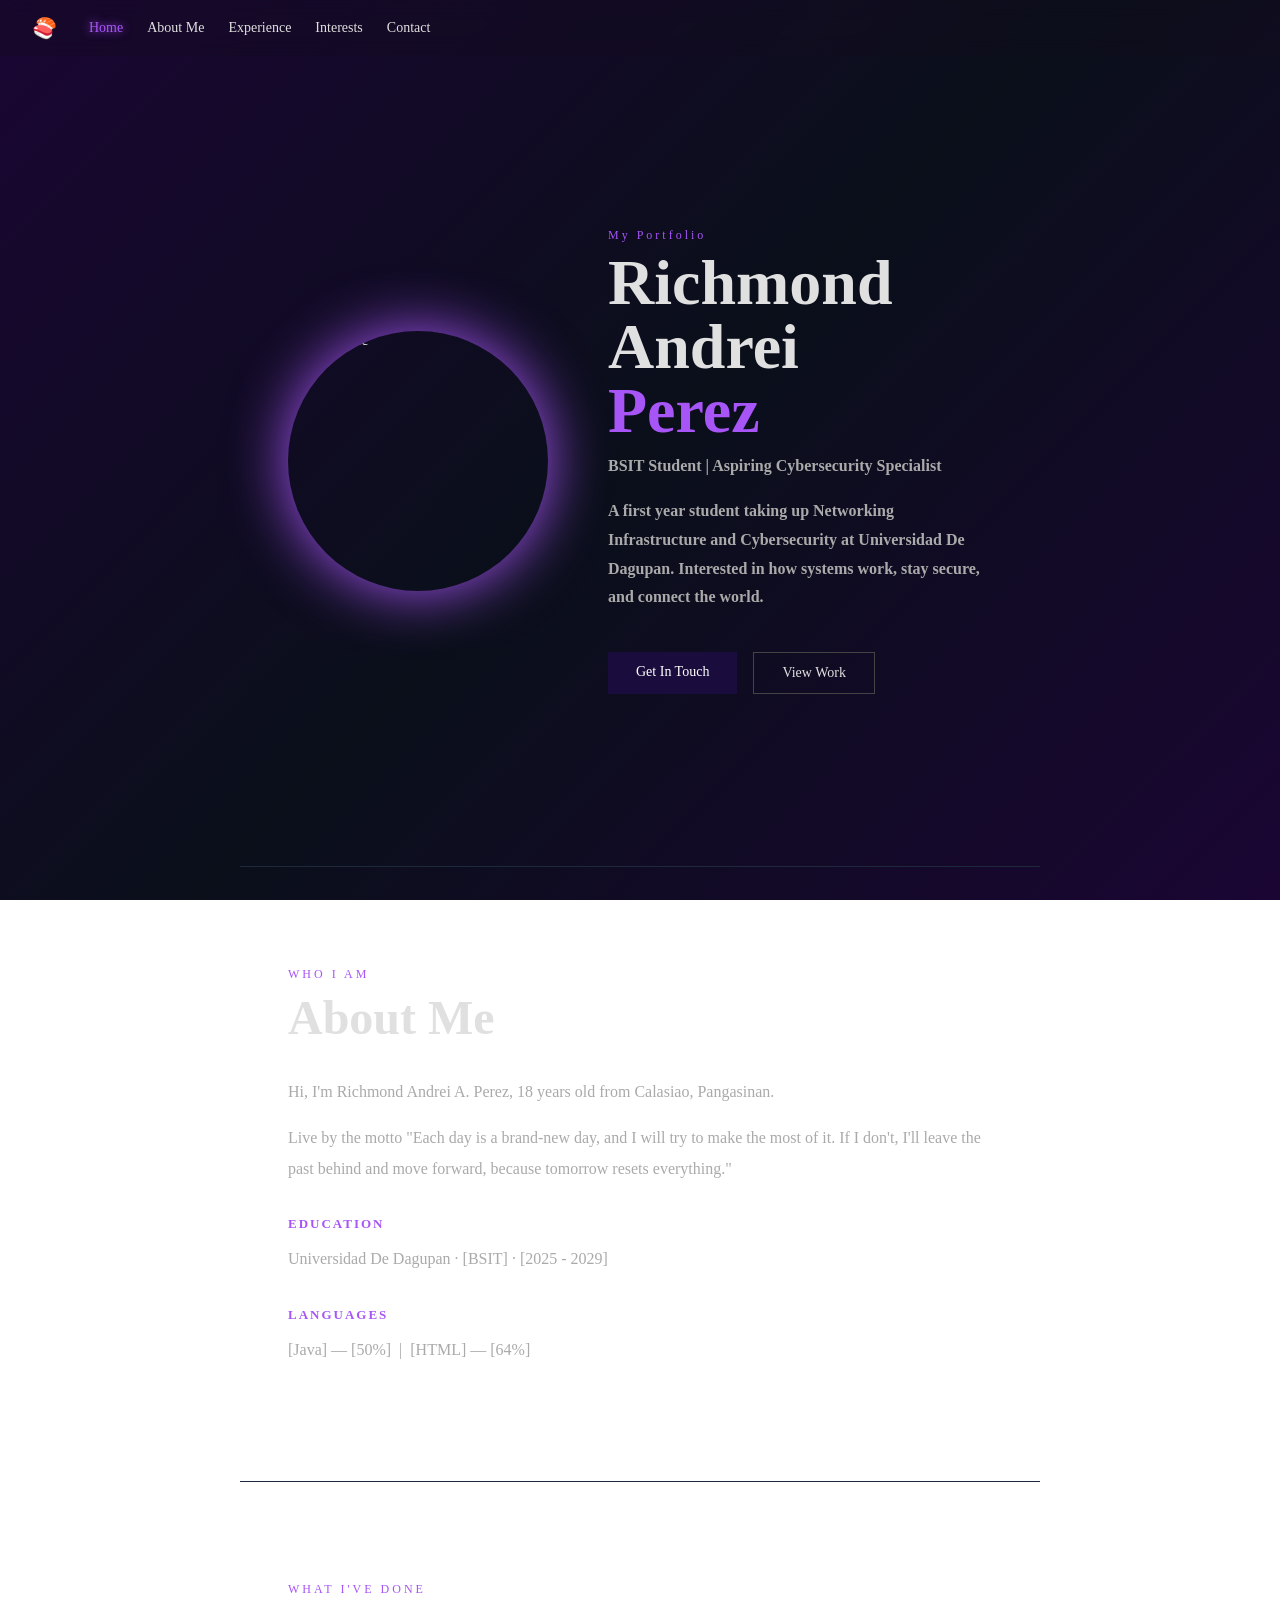
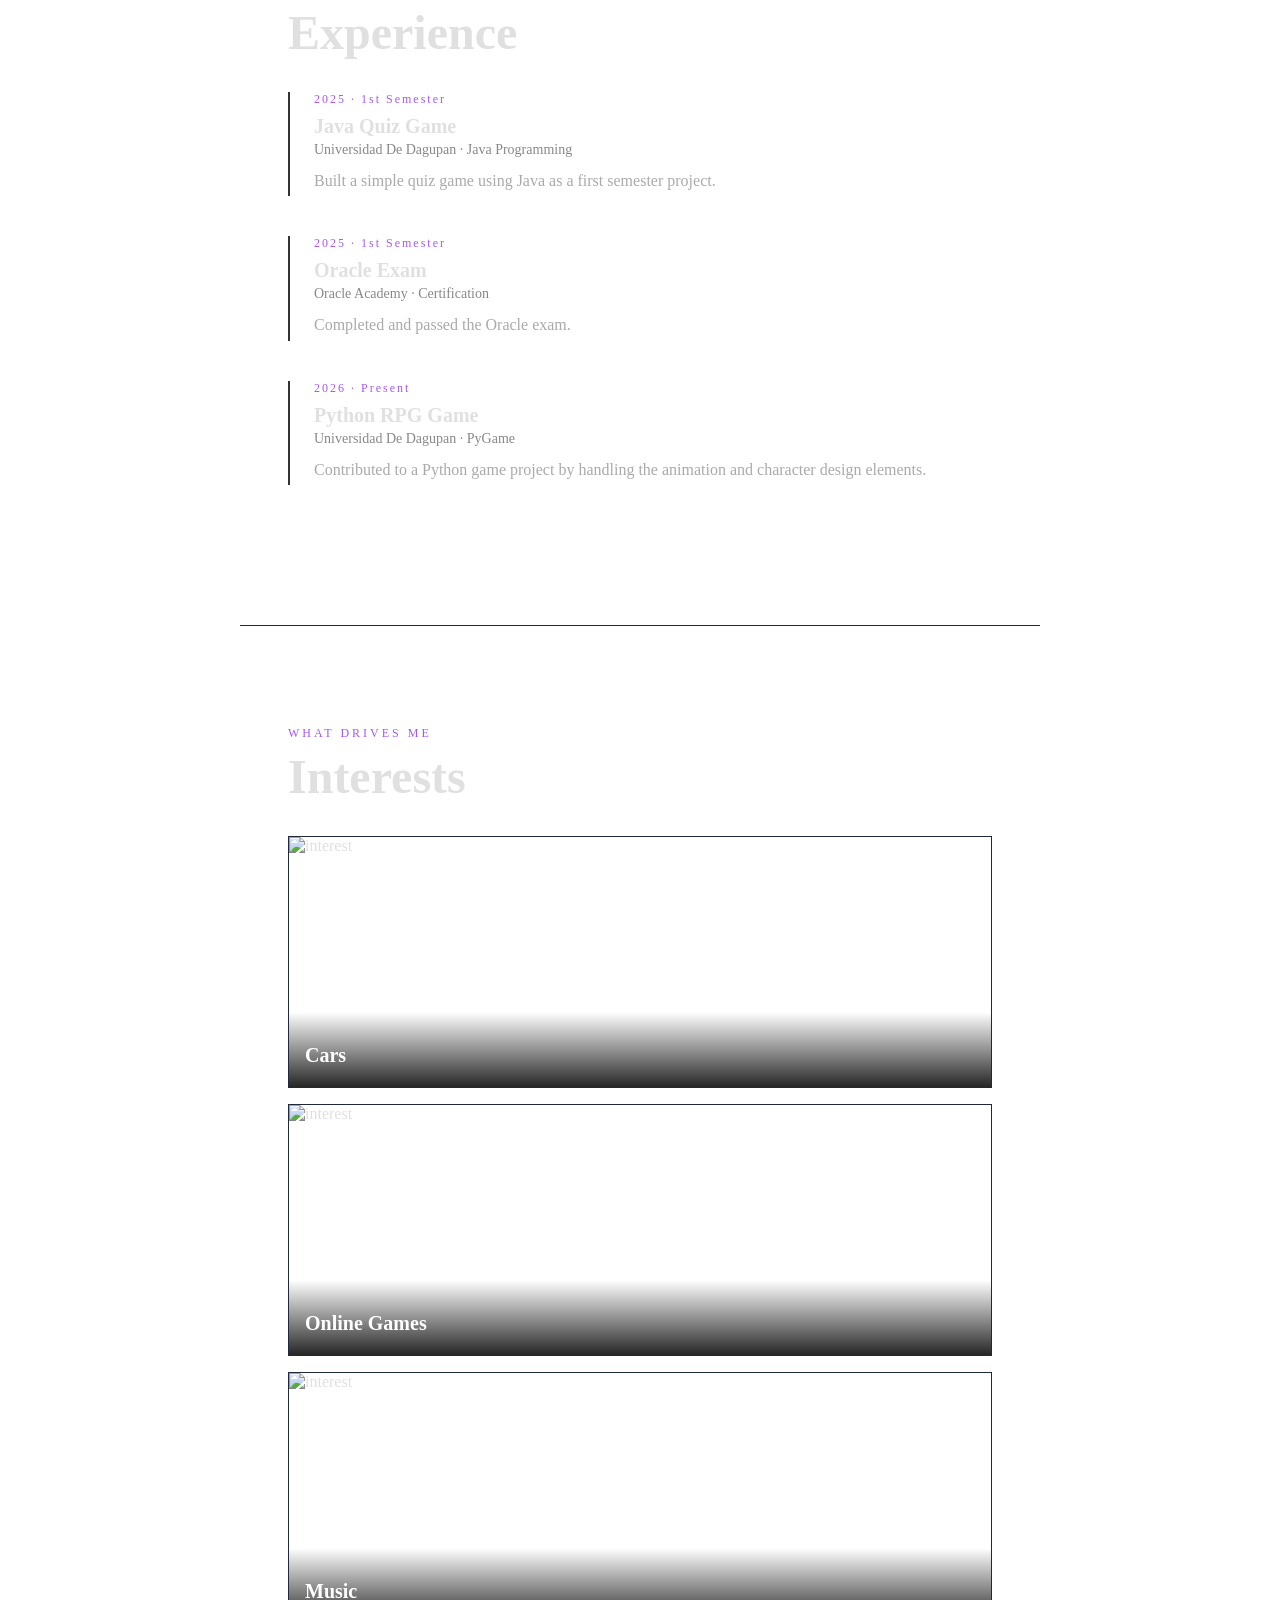
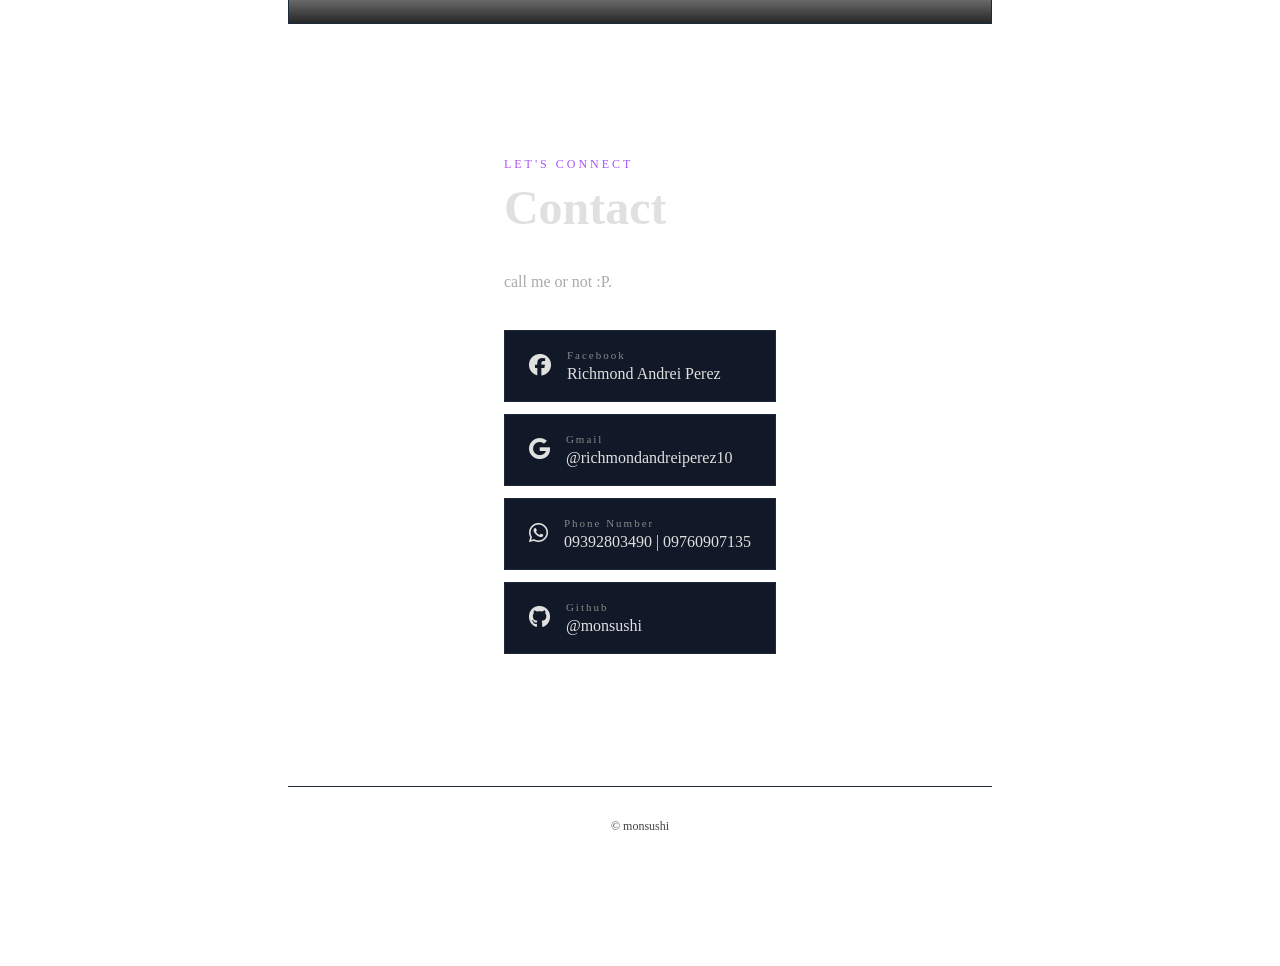
==== index.html @ eff112b3 "Rename portfolio.html to index.html" ====
<!DOCTYPE html>
<html lang="en">
<head>
  <meta charset="UTF-8">
  <meta name="viewport" content="width=device-width, initial-scale=1.0">
  <title>Richmond's Portfolio</title>
  <link rel="stylesheet" href="portfolio.css">
 <link rel="preconnect" href="https://fonts.googleapis.com">
 <link rel="preconnect" href="https://fonts.gstatic.com" crossorigin>
 <link href="https://fonts.googleapis.com/css2?family=Google+Sans:ital,opsz,wght@0,17..18,400..700;1,17..18,400..700&display=swap" rel="stylesheet"> 
  <link rel="stylesheet" href="https://cdnjs.cloudflare.com/ajax/libs/font-awesome/6.5.0/css/all.min.css">
</head>

<body>

  <!-- NAV -->
  <nav>
    <strong class="logo">🍣</strong>
    <a href="#home">Home</a>
    <a href="#about">About Me</a>
    <a href="#experience">Experience</a>
    <a href="#interests">Interests</a>
    <a href="#contact">Contact</a>
  </nav>

<!-- HOME -->
<section id="home" class="section home-section">
  <div class="home-left">
    <div class="home-circle">
      <img src="profile.jpg" alt="ProfilePic">
    </div>
  </div>
  <div class="home-right">
    <p class="label">My Portfolio</p>
    <h1>Richmond Andrei<br><span class="red">Perez</span></h1>
    <p class="muted"><b>BSIT Student | Aspiring Cybersecurity Specialist</b></p>
    <p class="desc"><b>A first year student taking up Networking Infrastructure 
and Cybersecurity at Universidad De Dagupan. Interested 
in how systems work, stay secure, and connect the world.</b></p>
    <div class="btns">
      <a href="#contact" class="btn-red">Get In Touch</a>
      <a href="#about" class="btn-outline">View Work</a>
    </div>
  </div>
</section>

  <hr class="divider">

  <!-- ABOUT -->
  <section id="about" class="section">
    <p class="label">WHO I AM</p>
    <h2>About Me</h2>
    <p class="muted">Hi, I'm Richmond Andrei A. Perez, 18 years old from Calasiao, Pangasinan.</p>
    <p class="muted"><p class="muted"> Live by the motto "Each day is a brand-new day, and I will try to make the most of it. If I don't, I'll leave the past behind and move forward, because tomorrow resets everything."</p></p>

    <h3 class="sublabel">EDUCATION</h3>
    <p class="muted">Universidad De Dagupan · [BSIT] · [2025 - 2029]</p>

    <h3 class="sublabel">LANGUAGES</h3>
    <p class="muted">[Java] — [50%] &nbsp;|&nbsp; [HTML] — [64%]</p>
  </section>

  <hr class="divider">

  <!-- EXPERIENCE -->
  <section id="experience" class="section">
    <p class="label">WHAT I'VE DONE</p>
    <h2>Experience</h2>

    <div class="timeline-item">
      <p class="date">2025 · 1st Semester</p>
      <h3>Java Quiz Game</h3>
      <p class="muted-sm">Universidad De Dagupan · Java Programming</p>
      <p class="muted">Built a simple quiz game using Java as a first semester project.</p>
    </div>

    <div class="timeline-item">
      <p class="date">2025 · 1st Semester</p>
      <h3>Oracle Exam</h3>
      <p class="muted-sm">Oracle Academy · Certification</p>
      <p class="muted">Completed and passed the Oracle exam.</p>
    </div>

    <div class="timeline-item">
      <p class="date">2026 · Present</p>
      <h3>Python RPG Game</h3>
      <p class="muted-sm">Universidad De Dagupan   · PyGame</p>
      <p class="muted">Contributed to a Python game project by handling the animation and character design elements.</p>
    </div>
  </section>

  <hr class="divider">

  <!-- INTERESTS -->
  <section id="interests" class="section">
    <p class="label">WHAT DRIVES ME</p>
    <h2>Interests</h2>

    <div class="grid">
  <div class="card">
    <img src="car.interest.png" alt="interest">
    <div class="card-overlay">
      <h3>Cars</h3>
    </div>
  </div>

  <div class="card">
    <img src="riot.png" alt="interest">
    <div class="card-overlay">
      <h3>Online Games</h3>
    </div>
  </div>

  <div class="card">
    <img src="dawg.jpg" alt="interest">
    <div class="card-overlay">
      <h3>Music</h3>
    </div>
  </div>

  <hr class="divider">

  <!-- CONTACT -->
  <section id="contact" class="section">
    <p class="label">LET'S CONNECT</p>
    <h2>Contact</h2>
    <p class="muted">call me or not :P.</p>

    <div class="contact-links">
      <a href="https://www.facebook.com/richmond.10N/" target="_blank" class="contact-link">
        <span><i class="fa-brands fa-facebook"></i></span>
        <div>
          <p class="platform">Facebook</p>
          <p>Richmond Andrei Perez</p>
        </div>
      </a>

      <a target="_blank" class="contact-link">
        <span><i class="fa-brands fa-google"></i></span>
        <div>
          <p class="platform">Gmail</p>
          <p>@richmondandreiperez10</p>
        </div>
      </a>

      <a target="_blank" class="contact-link">
        <span><i class="fa-brands fa-whatsapp"></i></span>
        <div>
          <p class="platform">Phone Number</p>
          <p>09392803490 | 09760907135</p>
        </div>
      </a>
            <a href="https://github.com/monsushi" target="_blank" class="contact-link">
        <span><i class="fa-brands fa-github"></i></span>
        <div>
          <p class="platform">Github</p>
          <p>@monsushi</p>
        </div>
      </a>

    </div>
  </section>
  <a href="#"></a>

  <footer>
    <p>© monsushi </p>
  </footer>

  <script src="portfolio.js"></script>
</body>
</html>
---- portfolio.css ----
/* ===== BASE ===== */
* {
  margin: 0;
  padding: 0;
  box-sizing: border-box;
}

html {
  scroll-behavior: smooth;
}

body {
  font-family: Google Sans;
   font-style: normal;
  background: linear-gradient(135deg, #1a0533, #0a0f1a, #1a0533);
  background-attachment: fixed;
  color: #e0e0e0;

}

/* ===== NAV ===== */
nav {
    background: rgba(20, 14, 31, 0.3);
  backdrop-filter: blur(10px);
  padding: 16px 32px;
  display: flex;
  gap: 24px;
  align-items: center;
  position: sticky;
  top: 0;
  z-index: 10;
}

nav a {
  color: #e0e0e0;
  text-decoration: none;
  font-size: 14px;
  transition: color 0.2s, text-shadow 0.2s;
}

nav a:hover,
nav a.active {
  color: #a855f7;
  text-shadow: 0 0 10px #a855f7;
}

.logo {
  color: #290a40;
  font-size: 20px;
  margin-right: 8px;
}
.home-section {
  display: flex;
  align-items: center;
  gap: 60px;
  min-height: 90vh;
}

.home-circle {
  width: 260px;
  height: 260px;
  border-radius: 50%;
  display: flex;
  align-items: center;
  justify-content: center;
  box-shadow: 0 0 60px #a855f7;
}

.home-circle img {
  width: 260px;
  height: 260px;
  border-radius: 50%;
  object-fit: cover;
  object-position: center 65%; /* Picture up or down */
}

/* ===== SECTIONS ===== */
.section {
  padding: 100px 48px;
  max-width: 800px;
  margin: auto;
}

.divider {
  border: none;
  border-top: 1px solid #1e293b;
  max-width: 800px;
  margin: 0 auto;
}

/* ===== TYPOGRAPHY ===== */
h1 {
  font-size: 64px;
  line-height: 1;
  margin: 8px 0;
}

h2 {
  font-size: 48px;
  margin: 8px 0 32px;
}

h3 {
  font-size: 20px;
  margin: 8px 0 4px;
}

.red { color: #a855f7; }

.label {
  color: #a855f7;
  letter-spacing: 3px;
  font-size: 12px;
}

.sublabel {
  color: #a855f7;
  font-size: 13px;
  letter-spacing: 2px;
  margin: 32px 0 12px;
}

.muted {
  color: #aaa;
  line-height: 1.9;
  margin-bottom: 16px;
}

.muted-sm {
  color: #888;
  font-size: 14px;
  margin-bottom: 8px;
}

.desc {
  color: #aaa;
  line-height: 1.8;
  max-width: 500px;
  margin-top: 16px;
}

/* ===== BUTTONS ===== */
.btns {
  display: flex;
  gap: 16px;
  margin-top: 40px;
}

.btn-red {
  background: #1a0d3d;;
  color: #fff;
  padding: 12px 28px;
  text-decoration: none;
  font-size: 14px;
  transition: background 0.2s, box-shadow 0.2s;
}

.btn-red:hover {
  background: #a855f7;
  box-shadow: 0 0 16px #a855f7;
}

.btn-outline {
  background: transparent;
  color: #e0e0e0;
  border: 1px solid #444;
  padding: 12px 28px;
  text-decoration: none;
  font-size: 14px;
  transition: border-color 0.2s, color 0.2s, box-shadow 0.2s;
}

.btn-outline:hover {
  border-color: #a855f7;
  color: #a855f7;
  box-shadow: 0 0 12px #a855f740;
}

/* ===== TAGS ===== */
.tags {
  display: flex;
  flex-wrap: wrap;
  gap: 10px;
  margin-bottom: 16px;
}

.tag {
  border: 1px solid #333;
  padding: 6px 14px;
  font-size: 13px;
  color: #aaa;
  transition: border-color 0.2s, color 0.2s;
  cursor: default;
}

.tag:hover {
  border-color: #a855f7;
  color: #a855f7;
}

/* ===== TIMELINE ===== */
.timeline-item {
  border-left: 2px solid #333;
  padding-left: 24px;
  margin-bottom: 40px;
  transition: border-color 0.2s;
}

.timeline-item:hover {
  border-color: #a855f7;
}

.date {
  color: #a855f7;
  font-size: 12px;
  letter-spacing: 2px;
  margin-bottom: 4px;
}

/* ===== GRID ===== */
.grid {
  display: grid;
  grid-template-columns: 1fr;
  gap: 16px;
}


.card {
  position: relative;
  overflow: hidden;
  border: 1px solid #1e293b;
  cursor: default;
  transition: border-color 0.2s, box-shadow 0.2s;
}

.card img {
  width: 100%;
  height: 250px;
  object-fit: cover;
  display: block;
  transition: transform 0.3s ease;
}

.card:hover img {
  transform: scale(1.08);
}

.card:hover {
  border-color: #a855f7;
  box-shadow: 0 0 16px #a855f730;
}

.card-overlay {
  position: absolute;
  bottom: 0;
  left: 0;
  right: 0;
  background: linear-gradient(transparent, rgba(0,0,0,0.85));
  padding: 24px 16px 16px;
}

.card-overlay h3 {
  color: #fff;
  margin-bottom: 4px;
}

.card-overlay p {
  color: #ccc;
  font-size: 13px;
}

/* ===== CONTACT ===== */
.contact-links {
  display: flex;
  flex-direction: column;
  gap: 12px;
  margin-top: 32px;
}

.contact-link {
  display: flex;
  align-items: center;
  gap: 16px;
  background: #111827;
  padding: 18px 24px;
  border: 1px solid #1e293b;
  text-decoration: none;
  color: #e0e0e0;
  transition: border-color 0.2s, box-shadow 0.2s, color 0.2s;
}

.contact-link:hover {
  border-color: #a855f7;
  color: #a855f7;
  box-shadow: 0 0 16px #a855f730;
}

.contact-link span {
  font-size: 22px;
}

.contact-link p {
  margin: 0;
}

.platform {
  font-size: 11px;
  color: #888;
  letter-spacing: 2px;
  margin-bottom: 4px !important;
}

/* ===== FOOTER ===== */
footer {
  text-align: center;
  padding: 32px;
  color: #444;
  font-size: 12px;
  border-top: 1px solid #1e293b;
}

/* ===== RESPONSIVE ===== */
@media (max-width: 600px) {
  .section { padding: 60px 24px; }
  h1 { font-size: 48px; }
  h2 { font-size: 36px; }
  .grid { grid-template-columns: 1fr; }
  nav { flex-wrap: wrap; gap: 12px; }
}

/* ===== RESPONSIVE ===== */
@media (max-width: 600px) {
  .section { padding: 60px 24px; }
  h1 { font-size: 48px; }
  h2 { font-size: 36px; }
  .grid { grid-template-columns: 1fr; }
  nav { flex-wrap: wrap; gap: 12px; }
}
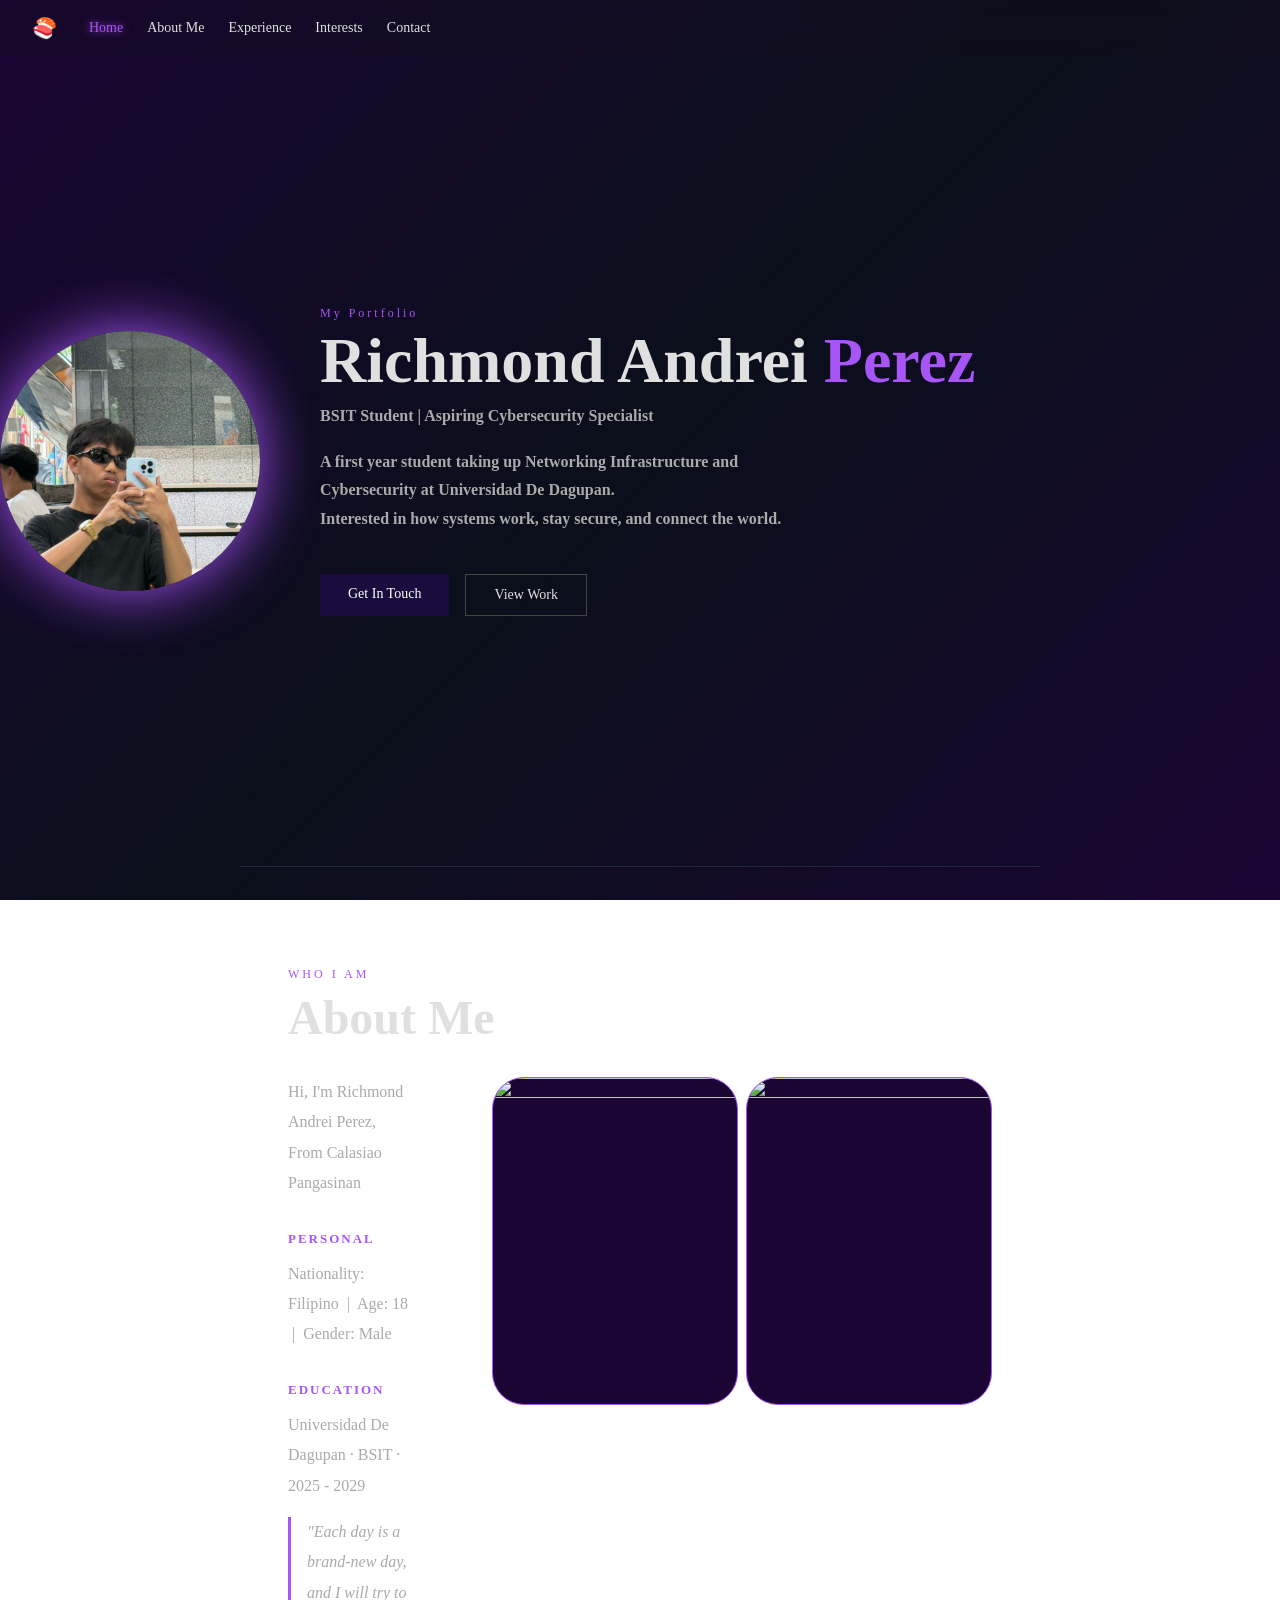
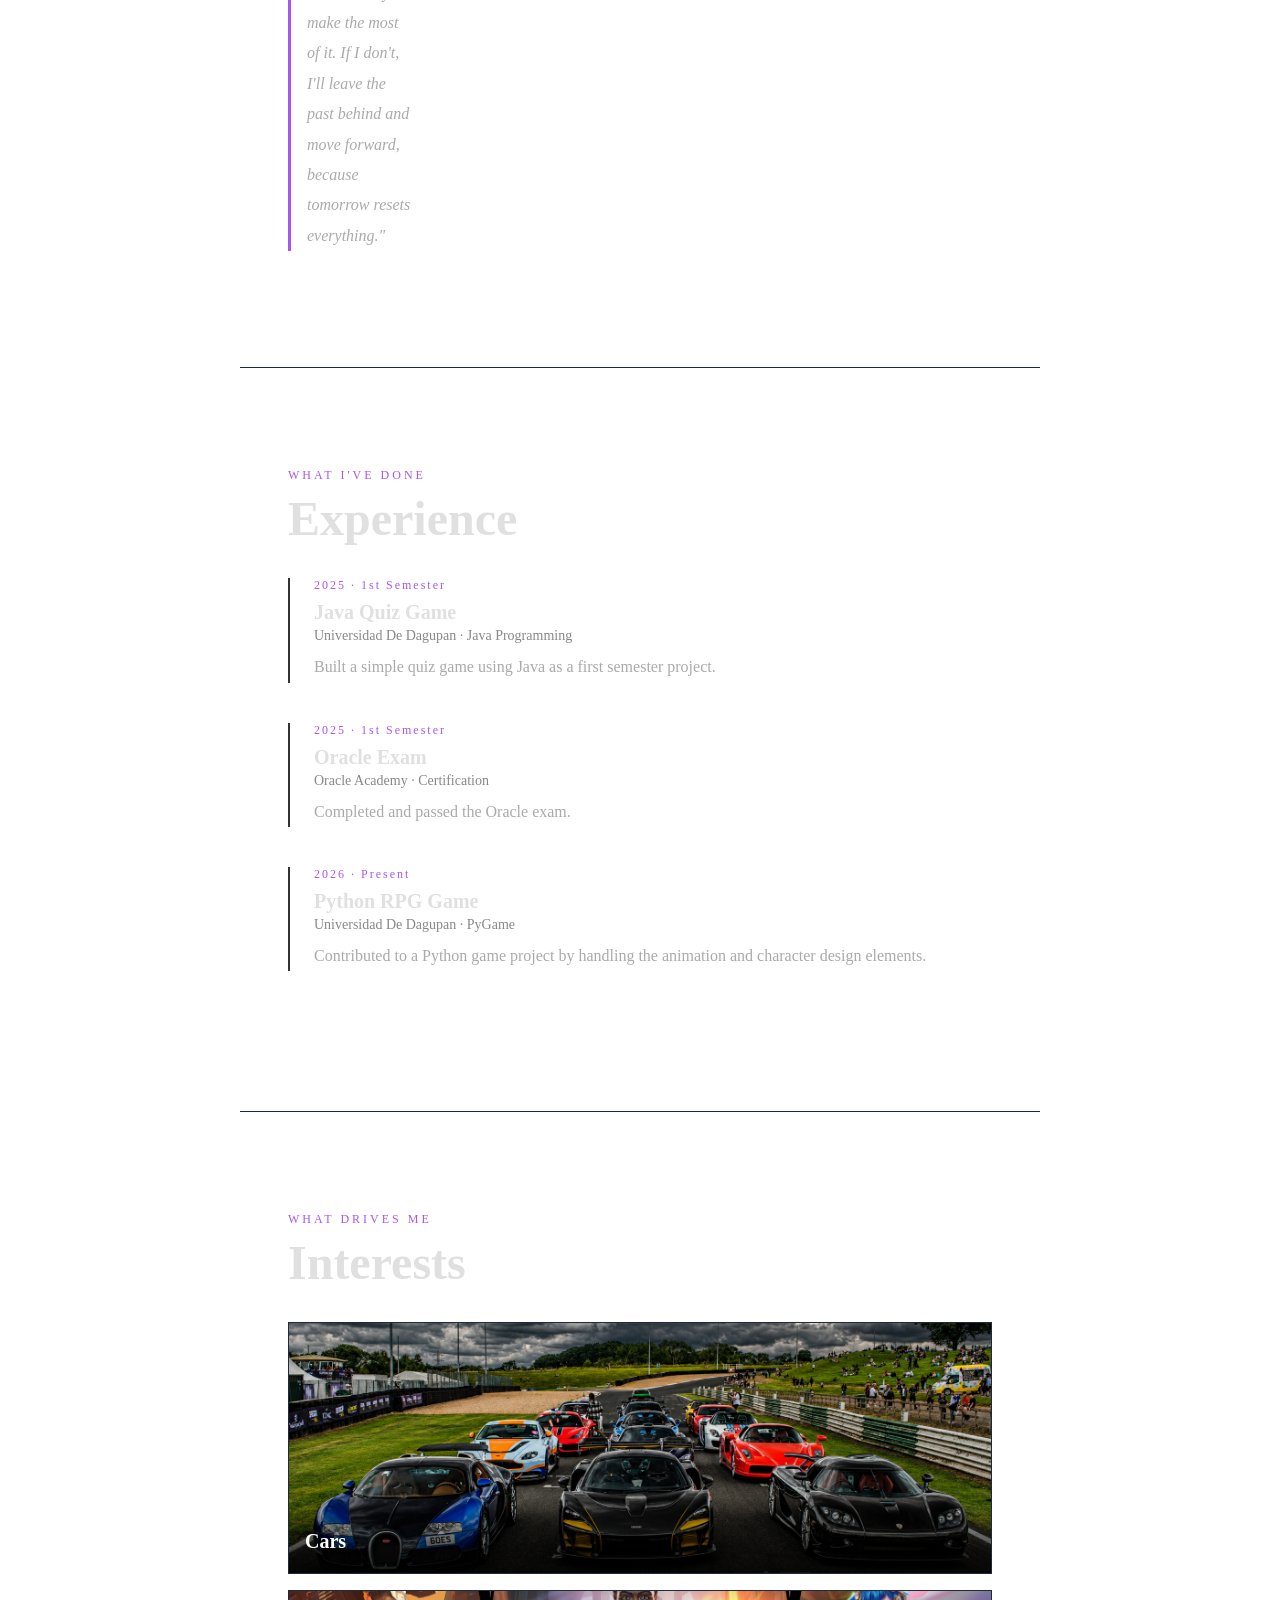
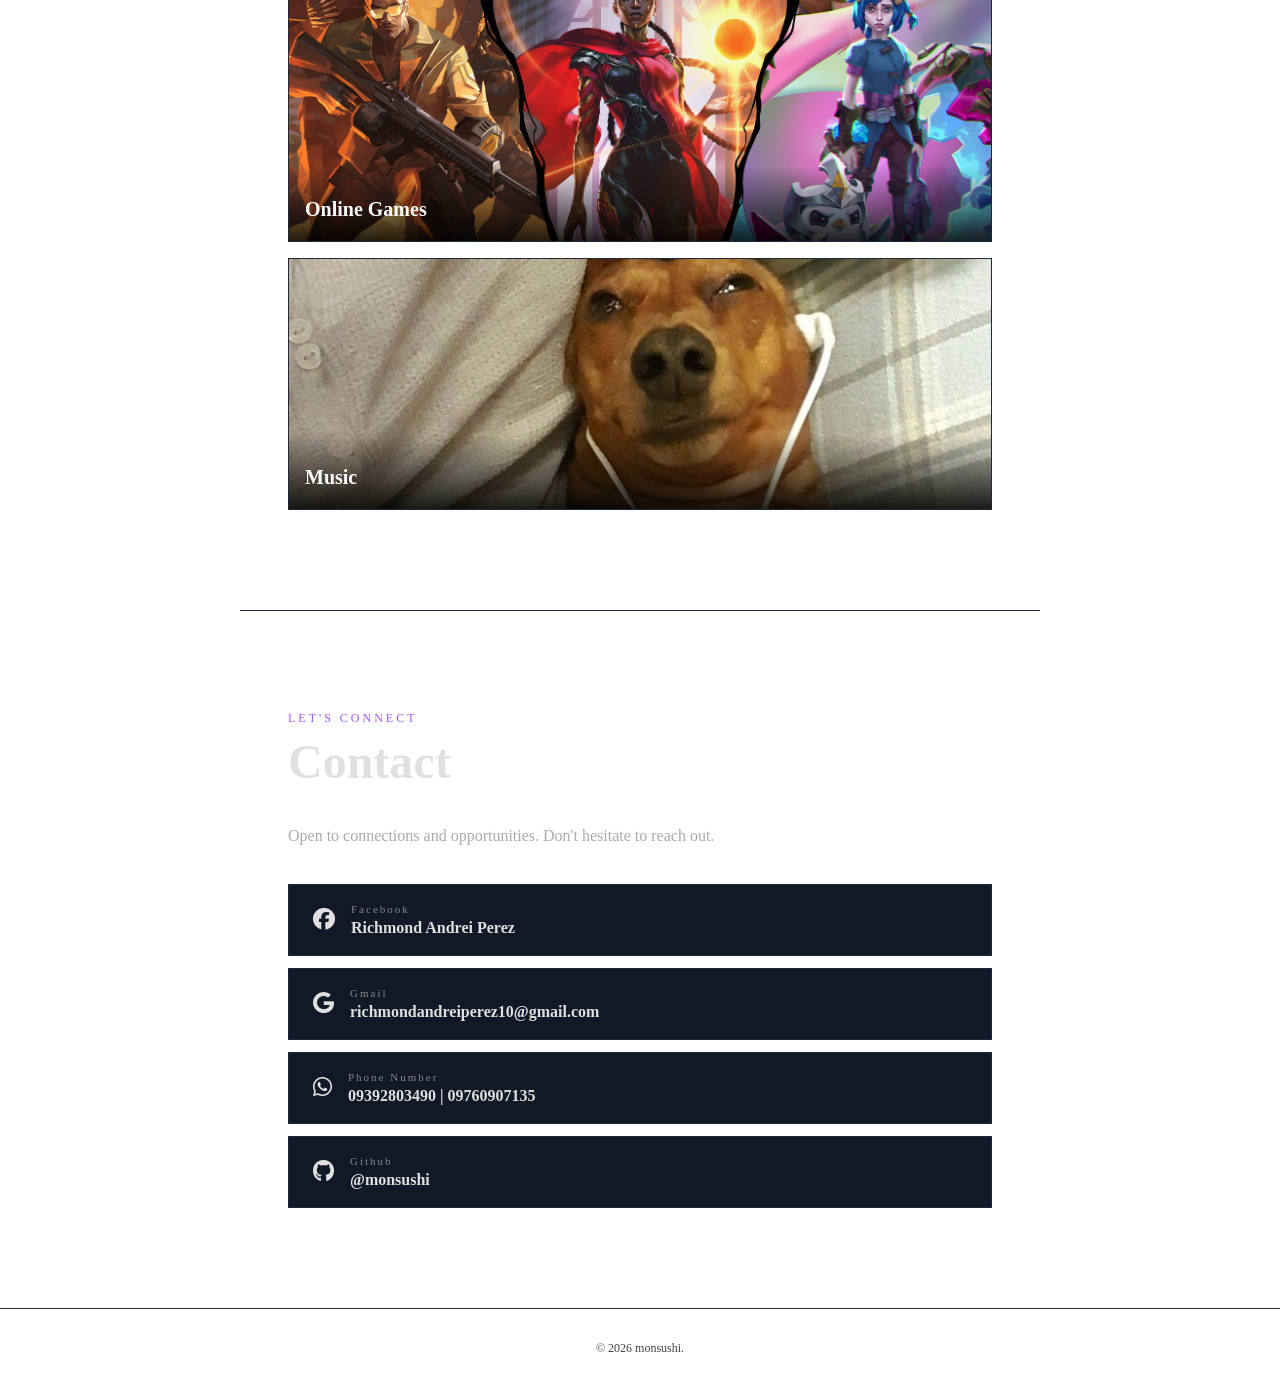
==== commit dd5617a9: "Update index.html" ====
--- a/index.html
+++ b/index.html
@@ -5,12 +5,11 @@
   <meta name="viewport" content="width=device-width, initial-scale=1.0">
   <title>Richmond's Portfolio</title>
   <link rel="stylesheet" href="portfolio.css">
- <link rel="preconnect" href="https://fonts.googleapis.com">
- <link rel="preconnect" href="https://fonts.gstatic.com" crossorigin>
- <link href="https://fonts.googleapis.com/css2?family=Google+Sans:ital,opsz,wght@0,17..18,400..700;1,17..18,400..700&display=swap" rel="stylesheet"> 
+  <link rel="preconnect" href="https://fonts.googleapis.com">
+  <link rel="preconnect" href="https://fonts.gstatic.com" crossorigin>
+  <link href="https://fonts.googleapis.com/css2?family=Google+Sans:ital,opsz,wght@0,17..18,400..700;1,17..18,400..700&display=swap" rel="stylesheet">
   <link rel="stylesheet" href="https://cdnjs.cloudflare.com/ajax/libs/font-awesome/6.5.0/css/all.min.css">
 </head>
-
 <body>
 
   <!-- NAV -->
@@ -23,42 +22,48 @@
     <a href="#contact">Contact</a>
   </nav>
 
-<!-- HOME -->
-<section id="home" class="section home-section">
-  <div class="home-left">
-    <div class="home-circle">
-      <img src="profile.jpg" alt="ProfilePic">
+  <!-- HOME -->
+  <section id="home" class="home-section">
+    <div class="home-left">
+      <div class="home-circle">
+        <img src="profile.jpg" alt="Richmond">
+      </div>
     </div>
-  </div>
-  <div class="home-right">
-    <p class="label">My Portfolio</p>
-    <h1>Richmond Andrei<br><span class="red">Perez</span></h1>
-    <p class="muted"><b>BSIT Student | Aspiring Cybersecurity Specialist</b></p>
-    <p class="desc"><b>A first year student taking up Networking Infrastructure 
-and Cybersecurity at Universidad De Dagupan. Interested 
-in how systems work, stay secure, and connect the world.</b></p>
-    <div class="btns">
-      <a href="#contact" class="btn-red">Get In Touch</a>
-      <a href="#about" class="btn-outline">View Work</a>
+    <div class="home-right">
+      <p class="label">My Portfolio</p>
+      <h1>Richmond Andrei <span class="red">Perez</span></h1>
+      <p class="muted"><b>BSIT Student | Aspiring Cybersecurity Specialist</b></p>
+      <p class="desc"><b>A first year student taking up Networking Infrastructure and Cybersecurity at Universidad De Dagupan. <br> Interested in how systems work, stay secure, and connect the world.</b></p>
+      <div class="btns">
+        <a href="#contact" class="btn-red">Get In Touch</a>
+        <a href="#about" class="btn-outline">View Work</a>
+      </div>
     </div>
-  </div>
-</section>
+  </section>
 
   <hr class="divider">
 
   <!-- ABOUT -->
+
   <section id="about" class="section">
-    <p class="label">WHO I AM</p>
-    <h2>About Me</h2>
-    <p class="muted">Hi, I'm Richmond Andrei A. Perez, 18 years old from Calasiao, Pangasinan.</p>
-    <p class="muted"><p class="muted"> Live by the motto "Each day is a brand-new day, and I will try to make the most of it. If I don't, I'll leave the past behind and move forward, because tomorrow resets everything."</p></p>
+  <p class="label">WHO I AM</p>
+  <h2>About Me</h2>
 
-    <h3 class="sublabel">EDUCATION</h3>
-    <p class="muted">Universidad De Dagupan · [BSIT] · [2025 - 2029]</p>
+  <div style="display: flex; gap: 80px; align-items: flex-start;">
+    <div style="flex: 1;">
+      <p class="muted">Hi, I'm Richmond Andrei Perez, From Calasiao Pangasinan<h3 class="sublabel">PERSONAL</h3>
+<p class="muted">Nationality: Filipino &nbsp;|&nbsp; Age: 18 &nbsp;|&nbsp; Gender: Male</p>
+      <h3 class="sublabel">EDUCATION</h3>
+      <p class="muted">Universidad De Dagupan · BSIT · 2025 - 2029</p>
+       <p class="muted" style="border-left: 3px solid #a855f7; padding-left: 16px; font-style: italic;">"Each day is a brand-new day, and I will try to make the most of it. If I don't, I'll leave the past behind and move forward, because tomorrow resets everything."</p>
+    </div>
 
-    <h3 class="sublabel">LANGUAGES</h3>
-    <p class="muted">[Java] — [50%] &nbsp;|&nbsp; [HTML] — [64%]</p>
-  </section>
+<div style="display: grid; grid-template-columns: 1fr 1fr; gap: 8px; width: 500px; flex-shrink: 0;">
+<img src="master.png" style="width: 100%; aspect-ratio: 3/4; object-fit: cover; background: #1a0533; border: 1px solid #a855f7; border-radius: 32px;">
+<img src="mg.png" style="width: 100%; aspect-ratio: 3/4; object-fit: cover; background: #1a0533; border: 1px solid #a855f7; border-radius: 32px;">
+</div>
+  </div>
+</section>
 
   <hr class="divider">
 
@@ -84,10 +89,11 @@
     <div class="timeline-item">
       <p class="date">2026 · Present</p>
       <h3>Python RPG Game</h3>
-      <p class="muted-sm">Universidad De Dagupan   · PyGame</p>
+      <p class="muted-sm">Universidad De Dagupan · PyGame</p>
       <p class="muted">Contributed to a Python game project by handling the animation and character design elements.</p>
     </div>
   </section>
+  
 
   <hr class="divider">
 
@@ -97,26 +103,28 @@
     <h2>Interests</h2>
 
     <div class="grid">
-  <div class="card">
-    <img src="car.interest.png" alt="interest">
-    <div class="card-overlay">
-      <h3>Cars</h3>
+      <div class="card">
+        <img src="car.interest.png" alt="Cars">
+        <div class="card-overlay">
+          <h3>Cars</h3>
+        </div>
+      </div>
+
+      <div class="card">
+        <img src="riot.png" alt="Online Games">
+        <div class="card-overlay">
+          <h3>Online Games</h3>
+        </div>
+      </div>
+
+      <div class="card">
+        <img src="dawg.jpg" alt="Music">
+        <div class="card-overlay">
+          <h3>Music</h3>
+        </div>
+      </div>
     </div>
-  </div>
-
-  <div class="card">
-    <img src="riot.png" alt="interest">
-    <div class="card-overlay">
-      <h3>Online Games</h3>
-    </div>
-  </div>
-
-  <div class="card">
-    <img src="dawg.jpg" alt="interest">
-    <div class="card-overlay">
-      <h3>Music</h3>
-    </div>
-  </div>
+  </section>
 
   <hr class="divider">
 
@@ -124,14 +132,14 @@
   <section id="contact" class="section">
     <p class="label">LET'S CONNECT</p>
     <h2>Contact</h2>
-    <p class="muted">call me or not :P.</p>
+    <p class="muted">Open to connections and opportunities. Don't hesitate to reach out.</p>
 
     <div class="contact-links">
       <a href="https://www.facebook.com/richmond.10N/" target="_blank" class="contact-link">
         <span><i class="fa-brands fa-facebook"></i></span>
         <div>
           <p class="platform">Facebook</p>
-          <p>Richmond Andrei Perez</p>
+          <p><b>Richmond Andrei Perez</b></p>
         </div>
       </a>
 
@@ -139,7 +147,7 @@
         <span><i class="fa-brands fa-google"></i></span>
         <div>
           <p class="platform">Gmail</p>
-          <p>@richmondandreiperez10</p>
+          <p><b>richmondandreiperez10@gmail.com</b></p>
         </div>
       </a>
 
@@ -147,23 +155,22 @@
         <span><i class="fa-brands fa-whatsapp"></i></span>
         <div>
           <p class="platform">Phone Number</p>
-          <p>09392803490 | 09760907135</p>
+          <p><b>09392803490 | 09760907135</b></p>
         </div>
       </a>
-            <a href="https://github.com/monsushi" target="_blank" class="contact-link">
+
+      <a href="https://github.com/monsushi" target="_blank" class="contact-link">
         <span><i class="fa-brands fa-github"></i></span>
         <div>
           <p class="platform">Github</p>
-          <p>@monsushi</p>
+          <p><b>@monsushi</b></p>
         </div>
       </a>
-
     </div>
   </section>
-  <a href="#"></a>
 
   <footer>
-    <p>© monsushi </p>
+    <p>© 2026 monsushi.</p>
   </footer>
 
   <script src="portfolio.js"></script>
